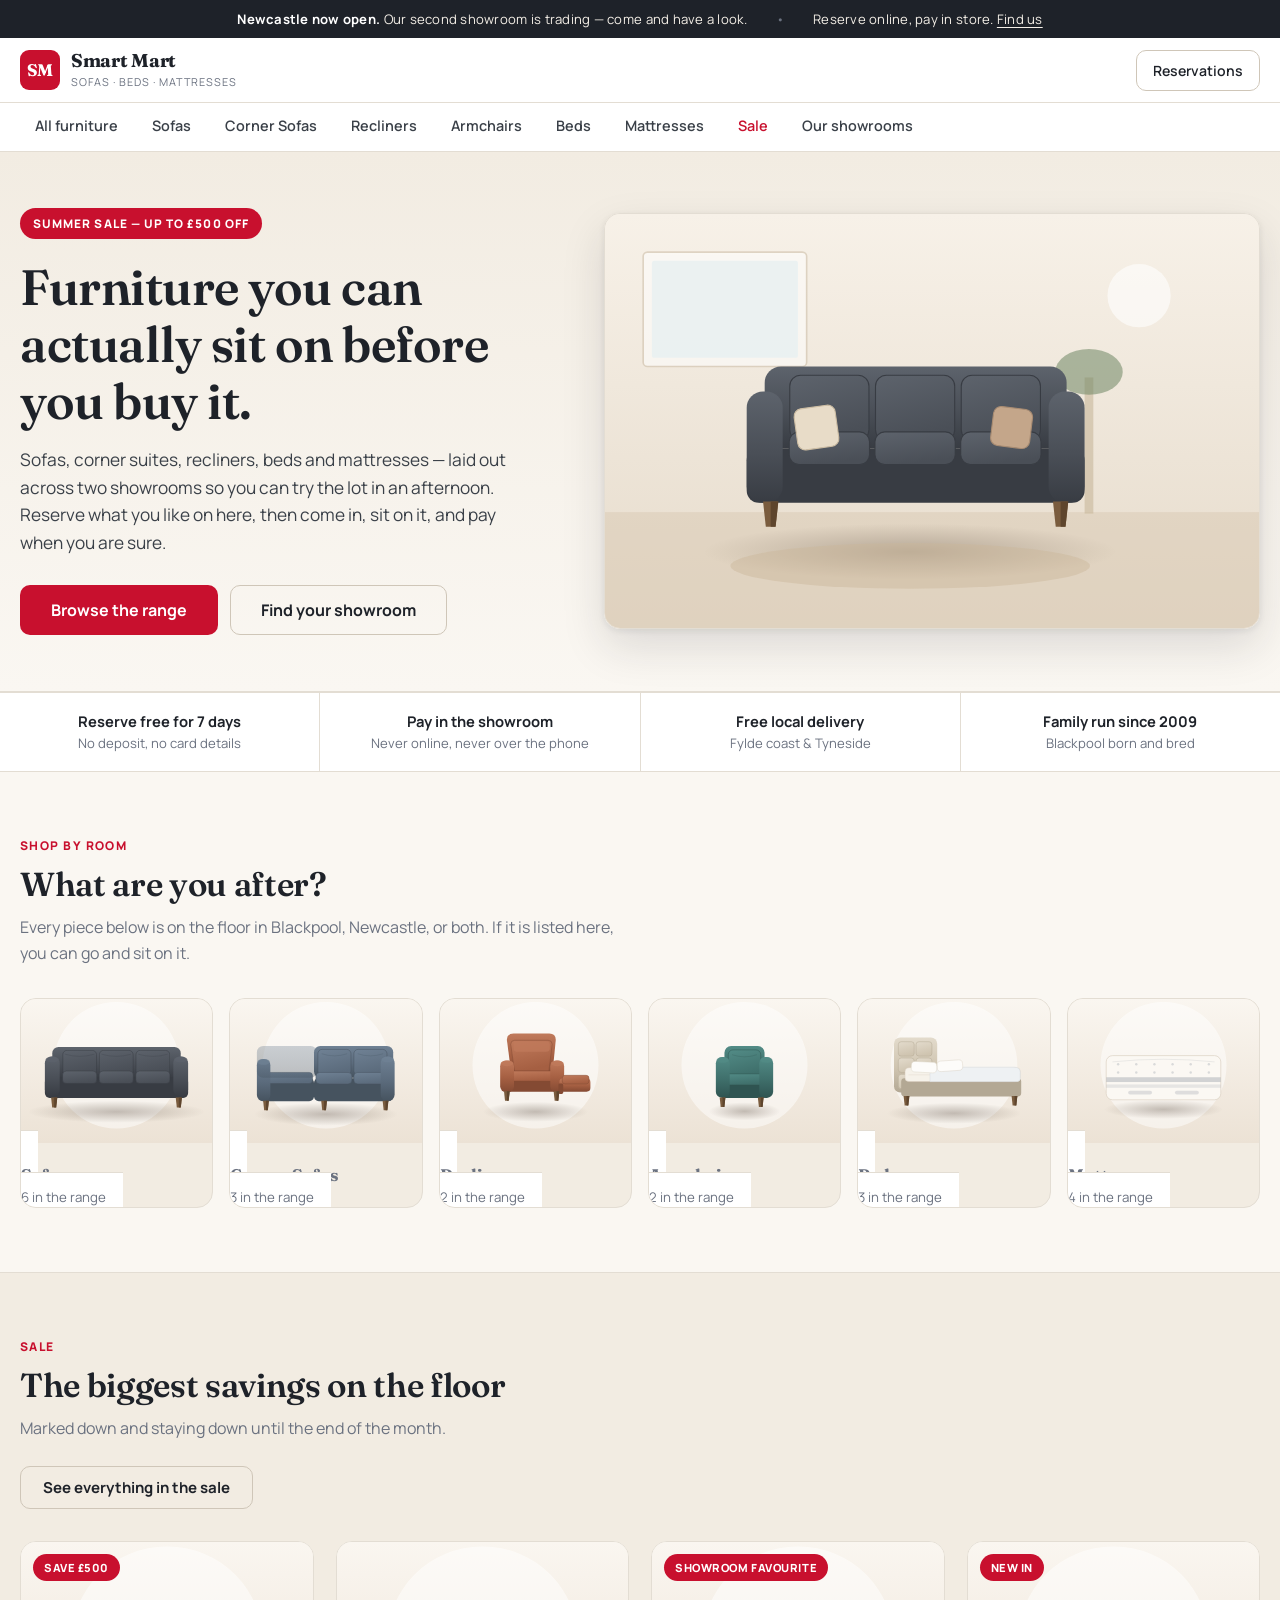
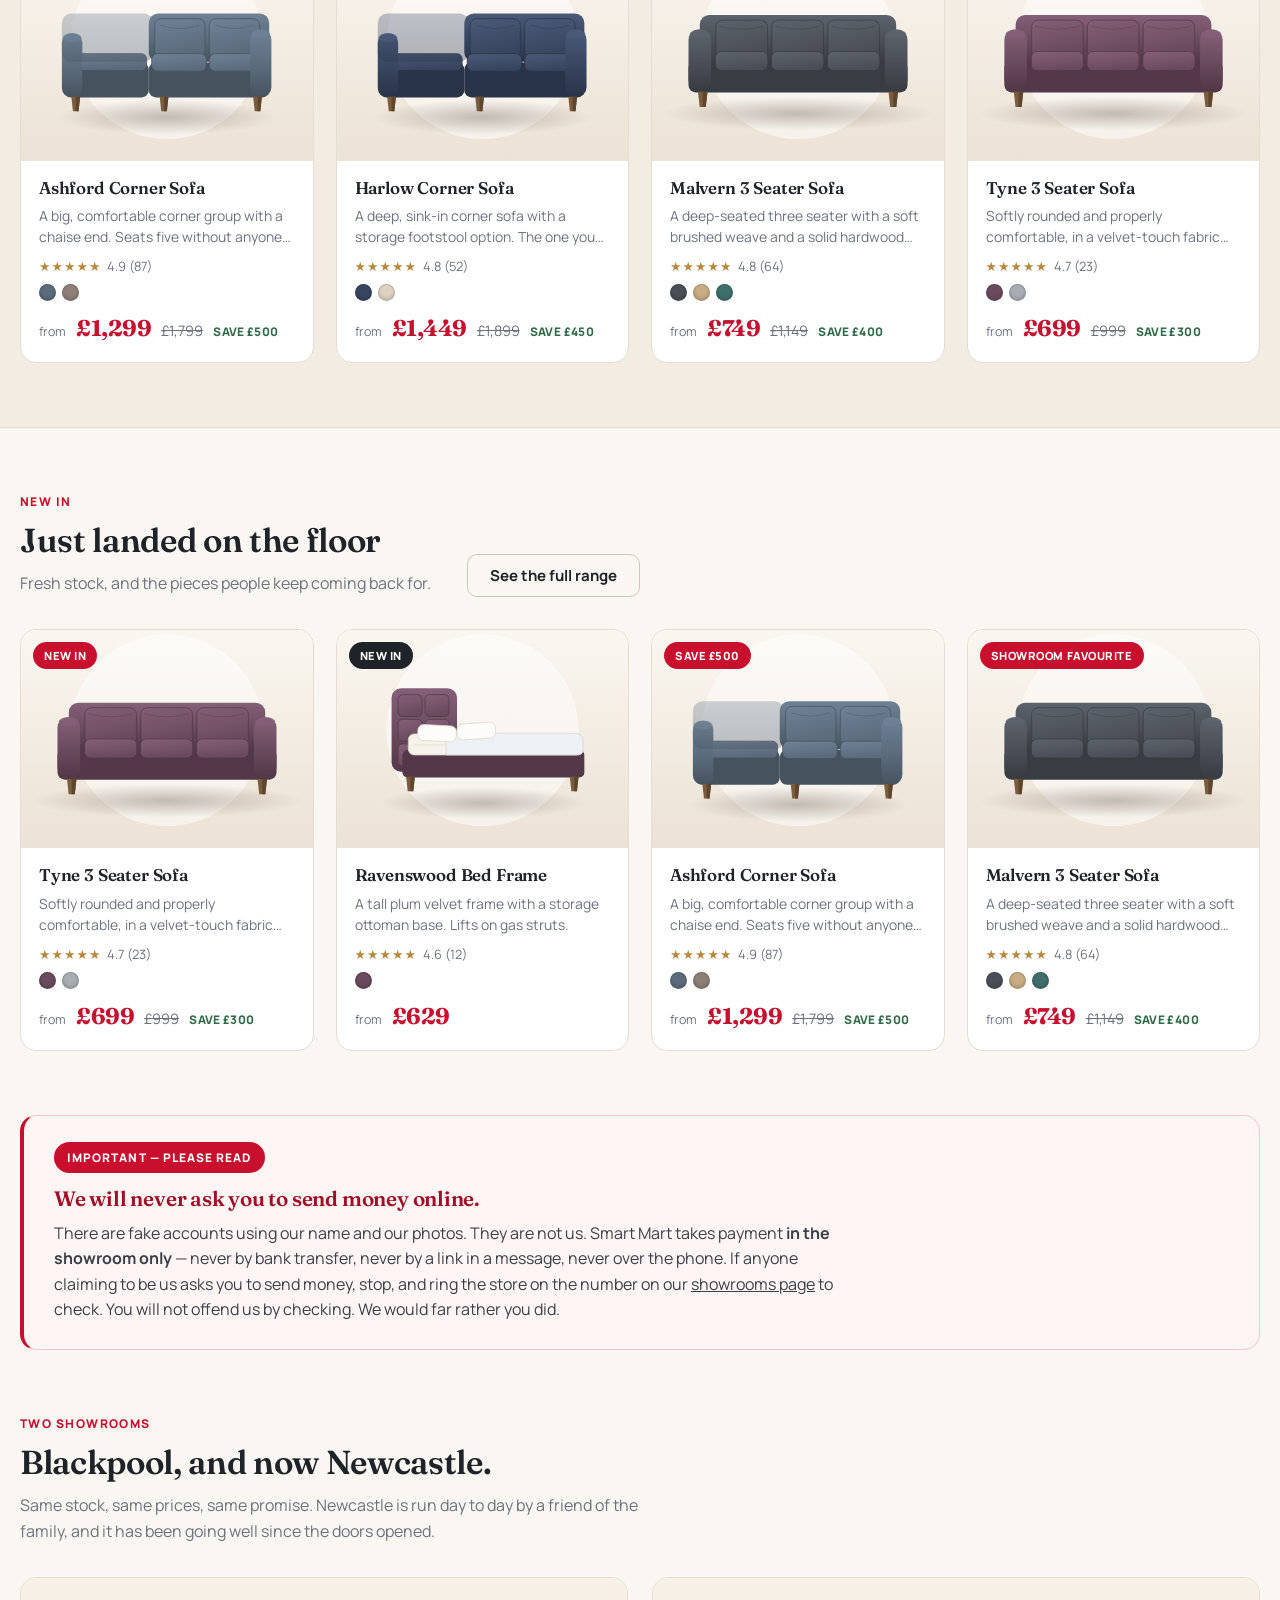
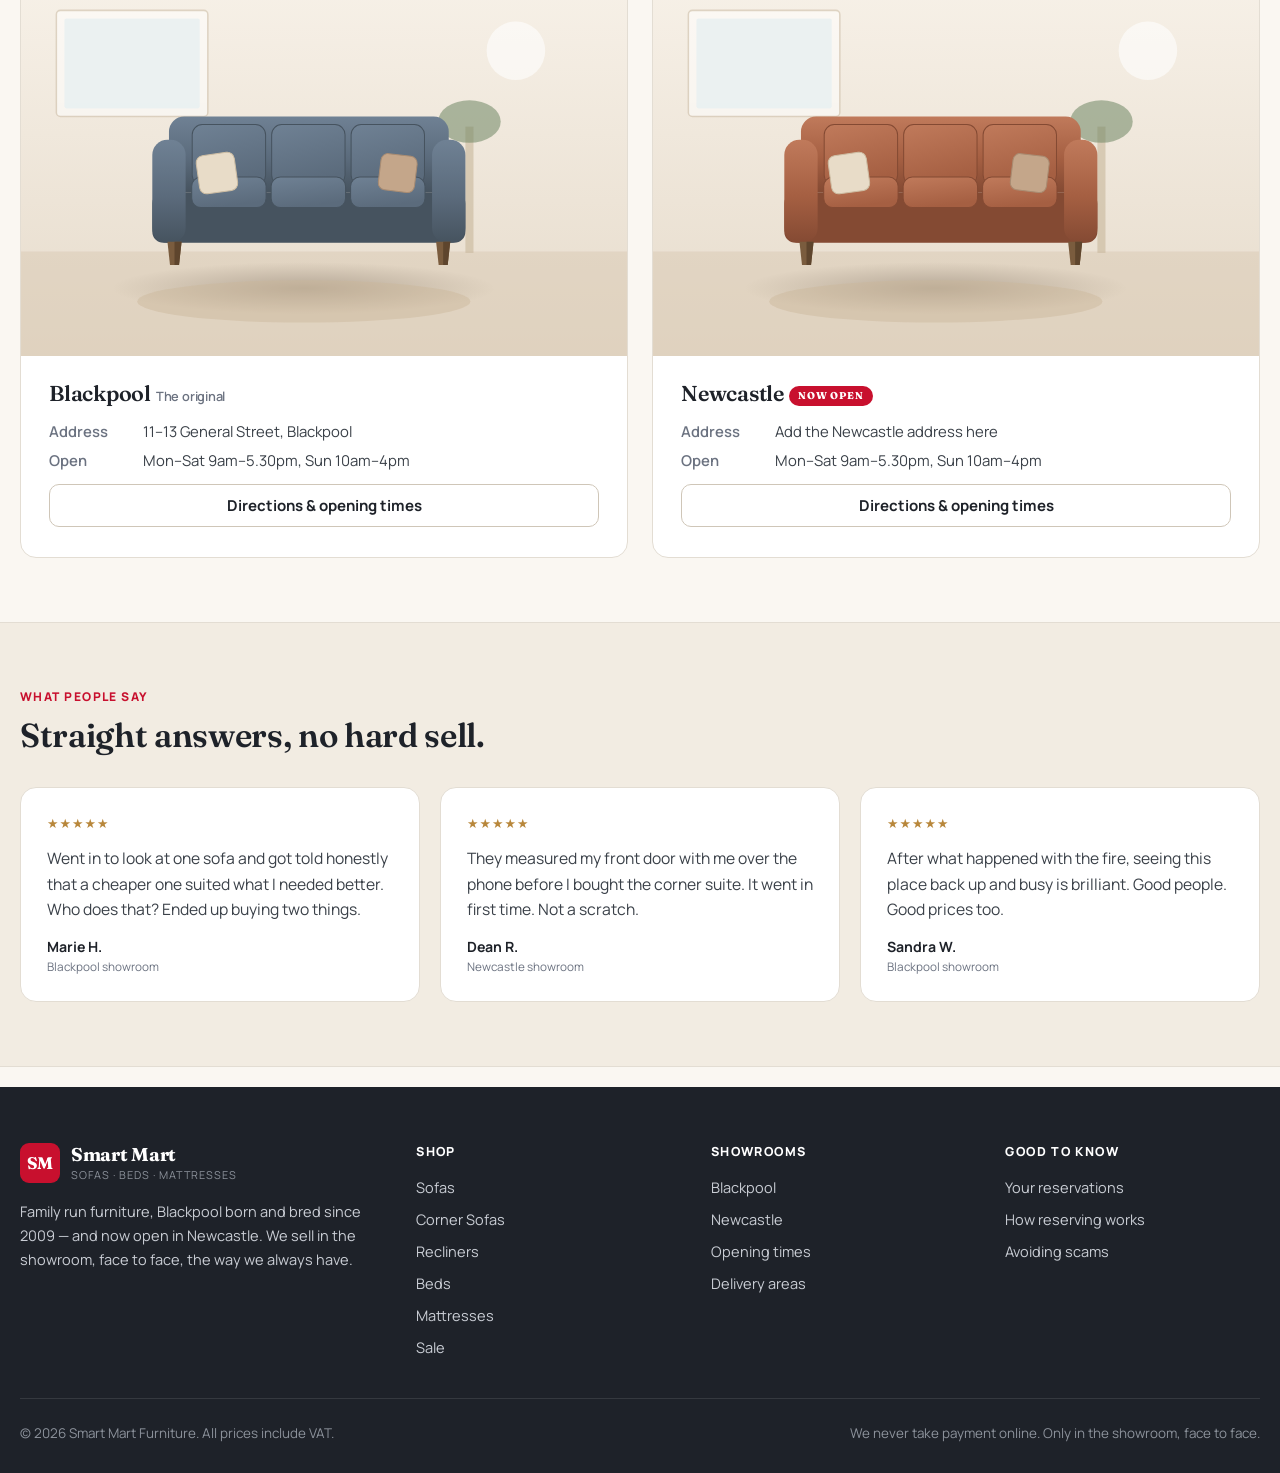
==== index.html @ b90caedc "Initial commit: SmartMart Sofas & Couches website Static site (HTML/CSS/JS) for SmartMart's Newcastl" ====
<!DOCTYPE html>
<html lang="en-GB">
<head>
  <meta charset="UTF-8">
  <meta name="viewport" content="width=device-width, initial-scale=1.0">
  <title>Smart Mart — Sofas, Beds &amp; Mattresses | Blackpool &amp; Newcastle</title>
  <meta name="description" content="Sofas, corner suites, recliners, beds and mattresses from Smart Mart. Family run in Blackpool since 2009, and now open in Newcastle. Reserve online, pay in the showroom.">
  <link rel="preconnect" href="https://fonts.googleapis.com">
  <link rel="preconnect" href="https://fonts.gstatic.com" crossorigin>
  <link href="https://fonts.googleapis.com/css2?family=Fraunces:wght@500;600;700&family=Manrope:wght@400;500;600;700;800&display=swap" rel="stylesheet">
  <link rel="stylesheet" href="styles.css">
</head>
<body>

  <div class="announce">
    <div class="wrap">
      <span><strong>Newcastle now open.</strong> Our second showroom is trading — come and have a look.</span>
      <span class="dot">•</span>
      <span>Reserve online, pay in store. <a href="stores.html">Find us</a></span>
    </div>
  </div>

  <header class="site-header">
    <div class="wrap header-bar">
      <a class="brand" href="index.html">
        <span class="brand-mark">SM</span>
        <span class="brand-copy">
          <strong>Smart Mart</strong>
          <small>Sofas · Beds · Mattresses</small>
        </span>
      </a>
      <div class="header-actions">
        <a class="list-btn" href="reserve.html">
          <span data-list-label>Reservations</span>
          <span class="list-count" data-list-count hidden>0</span>
        </a>
        <button class="menu-toggle" type="button" aria-expanded="false" aria-controls="cat-nav">Menu</button>
      </div>
    </div>
    <nav class="cat-nav" id="cat-nav" aria-label="Shop by category">
      <div class="wrap">
        <a href="shop.html" data-nav="all">All furniture</a>
        <a href="shop.html?cat=sofas" data-nav="sofas">Sofas</a>
        <a href="shop.html?cat=corner-sofas" data-nav="corner-sofas">Corner Sofas</a>
        <a href="shop.html?cat=recliners" data-nav="recliners">Recliners</a>
        <a href="shop.html?cat=armchairs" data-nav="armchairs">Armchairs</a>
        <a href="shop.html?cat=beds" data-nav="beds">Beds</a>
        <a href="shop.html?cat=mattresses" data-nav="mattresses">Mattresses</a>
        <a href="shop.html?sale=1" data-nav="sale" class="sale-link">Sale</a>
        <a href="stores.html" data-nav="stores">Our showrooms</a>
      </div>
    </nav>
  </header>

  <main>

    <section class="hero">
      <div class="wrap hero-grid">
        <div>
          <span class="flag">Summer sale — up to £500 off</span>
          <h1>Furniture you can actually sit on before you buy it.</h1>
          <p class="lede">
            Sofas, corner suites, recliners, beds and mattresses — laid out across two showrooms
            so you can try the lot in an afternoon. Reserve what you like on here, then come in,
            sit on it, and pay when you are sure.
          </p>
          <div class="hero-cta">
            <a class="btn btn-primary btn-lg" href="shop.html">Browse the range</a>
            <a class="btn btn-outline btn-lg" href="stores.html">Find your showroom</a>
          </div>
        </div>
        <div class="hero-media">
          <img src="assets/images/products/hero-showroom.svg" alt="The Smart Mart showroom floor" width="1200" height="760">
        </div>
      </div>
    </section>

    <div class="usp-bar">
      <div><strong>Reserve free for 7 days</strong><span>No deposit, no card details</span></div>
      <div><strong>Pay in the showroom</strong><span>Never online, never over the phone</span></div>
      <div><strong>Free local delivery</strong><span>Fylde coast &amp; Tyneside</span></div>
      <div><strong>Family run since 2009</strong><span>Blackpool born and bred</span></div>
    </div>

    <section class="section">
      <div class="wrap">
        <div class="section-head">
          <p class="eyebrow">Shop by room</p>
          <h2>What are you after?</h2>
          <p>Every piece below is on the floor in Blackpool, Newcastle, or both. If it is listed here, you can go and sit on it.</p>
        </div>
        <div class="cat-grid" data-cat-grid></div>
      </div>
    </section>

    <section class="section" style="background:var(--cream);border-block:1px solid var(--line)">
      <div class="wrap">
        <div class="section-head section-head-row">
          <div>
            <p class="eyebrow">Sale</p>
            <h2>The biggest savings on the floor</h2>
            <p>Marked down and staying down until the end of the month.</p>
          </div>
          <a class="btn btn-outline" href="shop.html?sale=1">See everything in the sale</a>
        </div>
        <div class="product-grid" data-deals></div>
      </div>
    </section>

    <section class="section">
      <div class="wrap">
        <div class="section-head section-head-row">
          <div>
            <p class="eyebrow">New in</p>
            <h2>Just landed on the floor</h2>
            <p>Fresh stock, and the pieces people keep coming back for.</p>
          </div>
          <a class="btn btn-outline" href="shop.html">See the full range</a>
        </div>
        <div class="product-grid" data-new-in></div>
      </div>
    </section>

    <section class="section" style="padding-top:0">
      <div class="wrap">
        <div class="notice">
          <span class="flag">Important — please read</span>
          <h2>We will never ask you to send money online.</h2>
          <p>
            There are fake accounts using our name and our photos. They are not us. Smart Mart takes payment
            <strong>in the showroom only</strong> — never by bank transfer, never by a link in a message, never
            over the phone. If anyone claiming to be us asks you to send money, stop, and ring the store on the
            number on our <a href="stores.html" style="text-decoration:underline">showrooms page</a> to check.
            You will not offend us by checking. We would far rather you did.
          </p>
        </div>
      </div>
    </section>

    <section class="section" style="padding-top:0">
      <div class="wrap">
        <div class="section-head">
          <p class="eyebrow">Two showrooms</p>
          <h2>Blackpool, and now Newcastle.</h2>
          <p>Same stock, same prices, same promise. Newcastle is run day to day by a friend of the family, and it has been going well since the doors opened.</p>
        </div>
        <div class="store-grid">
          <article class="store-card">
            <img src="assets/images/products/store-blackpool.svg" alt="The Blackpool showroom" width="1200" height="760" loading="lazy">
            <div class="store-body">
              <h3>Blackpool <span class="muted" style="font-size:0.8rem;font-family:Manrope,sans-serif">The original</span></h3>
              <div class="store-meta">
                <div class="row"><span>Address</span><span>11–13 General Street, Blackpool</span></div>
                <div class="row"><span>Open</span><span>Mon–Sat 9am–5.30pm, Sun 10am–4pm</span></div>
              </div>
              <a class="btn btn-outline" href="stores.html">Directions &amp; opening times</a>
            </div>
          </article>
          <article class="store-card">
            <img src="assets/images/products/store-newcastle.svg" alt="The Newcastle showroom" width="1200" height="760" loading="lazy">
            <div class="store-body">
              <h3>Newcastle <span class="flag" style="font-size:0.62rem;padding:4px 9px;vertical-align:middle">Now open</span></h3>
              <div class="store-meta">
                <div class="row"><span>Address</span><span>Add the Newcastle address here</span></div>
                <div class="row"><span>Open</span><span>Mon–Sat 9am–5.30pm, Sun 10am–4pm</span></div>
              </div>
              <a class="btn btn-outline" href="stores.html">Directions &amp; opening times</a>
            </div>
          </article>
        </div>
      </div>
    </section>

    <section class="section" style="background:var(--cream);border-block:1px solid var(--line)">
      <div class="wrap">
        <div class="section-head">
          <p class="eyebrow">What people say</p>
          <h2>Straight answers, no hard sell.</h2>
        </div>
        <div class="review-grid">
          <article class="review-card">
            <span class="stars"><span class="star-fill">★★★★★</span></span>
            <blockquote>Went in to look at one sofa and got told honestly that a cheaper one suited what I needed better. Who does that? Ended up buying two things.</blockquote>
            <cite>Marie H.<small>Blackpool showroom</small></cite>
          </article>
          <article class="review-card">
            <span class="stars"><span class="star-fill">★★★★★</span></span>
            <blockquote>They measured my front door with me over the phone before I bought the corner suite. It went in first time. Not a scratch.</blockquote>
            <cite>Dean R.<small>Newcastle showroom</small></cite>
          </article>
          <article class="review-card">
            <span class="stars"><span class="star-fill">★★★★★</span></span>
            <blockquote>After what happened with the fire, seeing this place back up and busy is brilliant. Good people. Good prices too.</blockquote>
            <cite>Sandra W.<small>Blackpool showroom</small></cite>
          </article>
        </div>
      </div>
    </section>

  </main>

  <footer class="site-footer">
    <div class="wrap">
      <div class="footer-grid">
        <div>
          <a class="brand" href="index.html">
            <span class="brand-mark">SM</span>
            <span class="brand-copy">
              <strong>Smart Mart</strong>
              <small>Sofas · Beds · Mattresses</small>
            </span>
          </a>
          <p class="footer-about">
            Family run furniture, Blackpool born and bred since 2009 — and now open in Newcastle.
            We sell in the showroom, face to face, the way we always have.
          </p>
        </div>
        <div>
          <h4>Shop</h4>
          <ul>
            <li><a href="shop.html?cat=sofas">Sofas</a></li>
            <li><a href="shop.html?cat=corner-sofas">Corner Sofas</a></li>
            <li><a href="shop.html?cat=recliners">Recliners</a></li>
            <li><a href="shop.html?cat=beds">Beds</a></li>
            <li><a href="shop.html?cat=mattresses">Mattresses</a></li>
            <li><a href="shop.html?sale=1">Sale</a></li>
          </ul>
        </div>
        <div>
          <h4>Showrooms</h4>
          <ul>
            <li><a href="stores.html">Blackpool</a></li>
            <li><a href="stores.html">Newcastle</a></li>
            <li><a href="stores.html">Opening times</a></li>
            <li><a href="stores.html">Delivery areas</a></li>
          </ul>
        </div>
        <div>
          <h4>Good to know</h4>
          <ul>
            <li><a href="reserve.html">Your reservations</a></li>
            <li><a href="stores.html">How reserving works</a></li>
            <li><a href="stores.html">Avoiding scams</a></li>
          </ul>
        </div>
      </div>
      <div class="footer-bottom">
        <p>© <span id="year"></span> Smart Mart Furniture. All prices include VAT.</p>
        <p>We never take payment online. Only in the showroom, face to face.</p>
      </div>
    </div>
  </footer>

  <script src="assets/js/catalogue.js"></script>
  <script src="assets/js/store.js"></script>
  <script src="script.js"></script>
</body>
</html>
---- styles.css ----
/* Smart Mart — Sofas, Beds & Mattresses
   Blackpool (the original) · Newcastle (now open) */

:root {
  --ink: #1e2229;
  --ink-soft: #3a4048;
  --muted: #6b7280;
  --line: #e3ddd3;
  --line-strong: #cfc6b8;
  --page: #faf7f2;
  --card: #ffffff;
  --cream: #f2ece2;
  --sale: #c8102e;
  --sale-dark: #a10d25;
  --gold: #b8873b;
  --green: #2f6b46;
  --radius: 10px;
  --radius-lg: 16px;
  --shadow: 0 1px 2px rgba(30, 34, 41, 0.06), 0 8px 24px rgba(30, 34, 41, 0.07);
  --shadow-hover: 0 2px 6px rgba(30, 34, 41, 0.08), 0 18px 44px rgba(30, 34, 41, 0.13);
  --wrap: min(1280px, calc(100% - 40px));
  --header-h: 64px;
}

* { box-sizing: border-box; }

body {
  margin: 0;
  font-family: "Manrope", system-ui, -apple-system, "Segoe UI", sans-serif;
  color: var(--ink);
  background: var(--page);
  -webkit-font-smoothing: antialiased;
}

/* height:auto is load-bearing — the width/height attributes on <img> act as CSS
   height, which would otherwise beat aspect-ratio and stretch every card image. */
img { display: block; max-width: 100%; height: auto; }
a { color: inherit; text-decoration: none; }
button { font: inherit; color: inherit; cursor: pointer; }

h1, h2, h3 {
  font-family: "Fraunces", Georgia, serif;
  font-weight: 600;
  line-height: 1.15;
  margin: 0;
  letter-spacing: -0.01em;
}
h1 { font-size: clamp(2rem, 4vw, 3.1rem); }
h2 { font-size: clamp(1.5rem, 2.6vw, 2.2rem); }
h3 { font-size: 1.1rem; }
p { margin: 0; line-height: 1.6; }

.wrap { width: var(--wrap); margin-inline: auto; }
.muted { color: var(--muted); }
.visually-hidden {
  position: absolute; width: 1px; height: 1px; padding: 0; margin: -1px;
  overflow: hidden; clip: rect(0 0 0 0); white-space: nowrap; border: 0;
}

/* ---------- buttons ---------- */

.btn {
  display: inline-flex;
  align-items: center;
  justify-content: center;
  gap: 8px;
  padding: 13px 22px;
  border-radius: var(--radius);
  border: 1px solid transparent;
  font-weight: 700;
  font-size: 0.94rem;
  line-height: 1;
  transition: transform 0.12s ease, background 0.15s ease, box-shadow 0.15s ease;
}
.btn:hover { transform: translateY(-1px); }
.btn:active { transform: translateY(0); }
.btn-primary { background: var(--sale); color: #fff; }
.btn-primary:hover { background: var(--sale-dark); }
.btn-dark { background: var(--ink); color: #fff; }
.btn-dark:hover { background: #2c323b; }
.btn-outline { background: transparent; border-color: var(--line-strong); color: var(--ink); }
.btn-outline:hover { background: #fff; border-color: var(--ink); }
.btn-block { width: 100%; }
.btn-lg { padding: 16px 30px; font-size: 1rem; }
.btn[disabled] { opacity: 0.55; pointer-events: none; }

/* ---------- announcement bar ---------- */

.announce {
  background: var(--ink);
  color: #f4efe7;
  font-size: 0.82rem;
  letter-spacing: 0.02em;
}
.announce .wrap {
  display: flex;
  justify-content: center;
  align-items: center;
  gap: 28px;
  min-height: 38px;
  text-align: center;
  flex-wrap: wrap;
  padding: 7px 0;
}
.announce strong { color: #fff; }
.announce .dot { color: #6b7280; }
.announce a { text-decoration: underline; text-underline-offset: 3px; }

/* ---------- header ---------- */

.site-header {
  position: sticky;
  top: 0;
  z-index: 50;
  background: rgba(255, 255, 255, 0.96);
  backdrop-filter: blur(8px);
  border-bottom: 1px solid var(--line);
}
.header-bar {
  display: flex;
  align-items: center;
  gap: 20px;
  min-height: var(--header-h);
}
.brand { display: flex; align-items: center; gap: 11px; margin-right: auto; }
.brand-mark {
  display: grid;
  place-items: center;
  width: 40px;
  height: 40px;
  border-radius: 9px;
  background: var(--sale);
  color: #fff;
  font-family: "Fraunces", serif;
  font-weight: 700;
  font-size: 1.05rem;
  letter-spacing: -0.02em;
}
.brand-copy strong {
  display: block;
  font-family: "Fraunces", serif;
  font-size: 1.16rem;
  letter-spacing: -0.015em;
  line-height: 1.1;
}
.brand-copy small {
  display: block;
  font-size: 0.68rem;
  color: var(--muted);
  letter-spacing: 0.09em;
  text-transform: uppercase;
  margin-top: 2px;
}

.header-actions { display: flex; align-items: center; gap: 8px; }

.list-btn {
  position: relative;
  display: inline-flex;
  align-items: center;
  gap: 9px;
  padding: 10px 16px;
  border: 1px solid var(--line-strong);
  border-radius: var(--radius);
  background: #fff;
  font-weight: 600;
  font-size: 0.88rem;
}
.list-btn:hover { border-color: var(--ink); }
.list-count {
  display: grid;
  place-items: center;
  min-width: 21px;
  height: 21px;
  padding: 0 5px;
  border-radius: 999px;
  background: var(--sale);
  color: #fff;
  font-size: 0.72rem;
  font-weight: 700;
}
.list-count[hidden] { display: none; }

.menu-toggle {
  display: none;
  padding: 10px 14px;
  border: 1px solid var(--line-strong);
  border-radius: var(--radius);
  background: #fff;
  font-weight: 600;
  font-size: 0.88rem;
}

/* ---------- category nav ---------- */

.cat-nav {
  border-top: 1px solid var(--line);
  background: #fff;
}
.cat-nav .wrap {
  display: flex;
  align-items: center;
  gap: 4px;
  overflow-x: auto;
  scrollbar-width: none;
}
.cat-nav .wrap::-webkit-scrollbar { display: none; }
.cat-nav a {
  padding: 13px 15px;
  font-size: 0.9rem;
  font-weight: 600;
  color: var(--ink-soft);
  white-space: nowrap;
  border-bottom: 3px solid transparent;
  transition: color 0.15s ease, border-color 0.15s ease;
}
.cat-nav a:hover { color: var(--ink); }
.cat-nav a[aria-current="page"] { color: var(--ink); border-bottom-color: var(--sale); }
.cat-nav .sale-link { color: var(--sale); }
.cat-nav .sale-link:hover { color: var(--sale-dark); }

/* ---------- hero ---------- */

.hero {
  background: linear-gradient(180deg, var(--cream), var(--page));
  border-bottom: 1px solid var(--line);
  overflow: hidden;
}
.hero-grid {
  display: grid;
  grid-template-columns: minmax(0, 0.9fr) minmax(0, 1.1fr);
  gap: 48px;
  align-items: center;
  padding: 56px 0;
}
.flag {
  display: inline-flex;
  align-items: center;
  gap: 8px;
  padding: 7px 13px;
  border-radius: 999px;
  background: var(--sale);
  color: #fff;
  font-size: 0.74rem;
  font-weight: 800;
  letter-spacing: 0.09em;
  text-transform: uppercase;
}
.flag-quiet { background: var(--ink); }
.hero h1 { margin: 20px 0 16px; }
.hero .lede { font-size: 1.08rem; color: var(--ink-soft); max-width: 46ch; }
.hero-cta { display: flex; gap: 12px; flex-wrap: wrap; margin-top: 28px; }
.hero-media {
  border-radius: var(--radius-lg);
  overflow: hidden;
  box-shadow: var(--shadow-hover);
  border: 1px solid var(--line);
}
.hero-media img { width: 100%; }

.usp-bar {
  display: grid;
  grid-template-columns: repeat(4, 1fr);
  gap: 1px;
  background: var(--line);
  border-top: 1px solid var(--line);
  border-bottom: 1px solid var(--line);
}
.usp-bar div {
  background: #fff;
  padding: 18px 20px;
  text-align: center;
}
.usp-bar strong { display: block; font-size: 0.92rem; }
.usp-bar span { font-size: 0.82rem; color: var(--muted); }

/* ---------- sections ---------- */

.section { padding: 64px 0; }
.section-head { margin-bottom: 32px; max-width: 62ch; }
.section-head .eyebrow {
  font-size: 0.75rem;
  font-weight: 800;
  letter-spacing: 0.12em;
  text-transform: uppercase;
  color: var(--sale);
  margin-bottom: 10px;
}
.section-head p:not(.eyebrow) { color: var(--muted); margin-top: 12px; }
.section-head-row {
  display: flex;
  align-items: flex-end;
  justify-content: space-between;
  gap: 24px;
  flex-wrap: wrap;
}

/* ---------- category tiles ---------- */

.cat-grid {
  display: grid;
  grid-template-columns: repeat(auto-fit, minmax(190px, 1fr));
  gap: 16px;
}
.cat-tile {
  position: relative;
  display: block;
  border-radius: var(--radius-lg);
  overflow: hidden;
  background: var(--cream);
  border: 1px solid var(--line);
  transition: transform 0.16s ease, box-shadow 0.16s ease;
}
.cat-tile:hover { transform: translateY(-3px); box-shadow: var(--shadow-hover); }
.cat-tile img { width: 100%; aspect-ratio: 4 / 3; object-fit: cover; }
.cat-tile .cat-label {
  padding: 15px 17px;
  background: #fff;
  border-top: 1px solid var(--line);
}
.cat-tile strong { display: block; font-family: "Fraunces", serif; font-size: 1.05rem; }
.cat-tile span { font-size: 0.83rem; color: var(--muted); }

/* ---------- product cards ---------- */

.product-grid {
  display: grid;
  grid-template-columns: repeat(auto-fill, minmax(258px, 1fr));
  gap: 22px;
}
.product-card {
  display: flex;
  flex-direction: column;
  background: var(--card);
  border: 1px solid var(--line);
  border-radius: var(--radius-lg);
  overflow: hidden;
  transition: transform 0.16s ease, box-shadow 0.16s ease, border-color 0.16s ease;
}
.product-card:hover {
  transform: translateY(-4px);
  box-shadow: var(--shadow-hover);
  border-color: var(--line-strong);
}
.product-media { position: relative; background: var(--cream); }
.product-media img { width: 100%; aspect-ratio: 4 / 3; object-fit: cover; }
.product-badge {
  position: absolute;
  top: 12px;
  left: 12px;
  padding: 6px 11px;
  border-radius: 999px;
  background: var(--sale);
  color: #fff;
  font-size: 0.7rem;
  font-weight: 800;
  letter-spacing: 0.05em;
  text-transform: uppercase;
}
.product-badge.quiet { background: var(--ink); }
.product-body { padding: 17px 18px 20px; display: flex; flex-direction: column; flex: 1; gap: 9px; }
.product-body h3 { font-size: 1.06rem; }
.product-body .blurb {
  font-size: 0.87rem;
  color: var(--muted);
  line-height: 1.5;
  display: -webkit-box;
  -webkit-line-clamp: 2;
  -webkit-box-orient: vertical;
  overflow: hidden;
}
.price-row { display: flex; align-items: baseline; gap: 10px; flex-wrap: wrap; margin-top: auto; padding-top: 4px; }
.price {
  font-family: "Fraunces", serif;
  font-size: 1.42rem;
  font-weight: 700;
  color: var(--sale);
  letter-spacing: -0.02em;
}
.price-was { font-size: 0.9rem; color: var(--muted); text-decoration: line-through; }
.price-save {
  font-size: 0.74rem;
  font-weight: 800;
  color: var(--green);
  letter-spacing: 0.03em;
  text-transform: uppercase;
}
.price-from { font-size: 0.78rem; color: var(--muted); }

.swatches { display: flex; gap: 6px; align-items: center; }
.swatch {
  width: 17px;
  height: 17px;
  border-radius: 50%;
  border: 1px solid rgba(0, 0, 0, 0.18);
  box-shadow: inset 0 -2px 3px rgba(0, 0, 0, 0.12);
}
.swatch-more { font-size: 0.75rem; color: var(--muted); margin-left: 2px; }

.stars { display: inline-flex; align-items: center; gap: 6px; font-size: 0.8rem; color: var(--muted); }
.stars .star-fill { color: var(--gold); letter-spacing: 1px; }

/* ---------- listing page layout ---------- */

.crumbs { padding: 16px 0; font-size: 0.84rem; color: var(--muted); }
.crumbs a:hover { color: var(--ink); text-decoration: underline; }
.crumbs span { margin: 0 7px; opacity: 0.6; }

.cat-banner {
  display: grid;
  grid-template-columns: 1.05fr 1fr;
  gap: 36px;
  align-items: center;
  background: var(--cream);
  border: 1px solid var(--line);
  border-radius: var(--radius-lg);
  overflow: hidden;
  margin-bottom: 34px;
}
.cat-banner-copy { padding: 38px 40px; }
.cat-banner-copy p { color: var(--ink-soft); margin-top: 12px; }
.cat-banner img { width: 100%; height: 100%; object-fit: cover; min-height: 230px; }

.listing {
  display: grid;
  grid-template-columns: 254px minmax(0, 1fr);
  gap: 34px;
  align-items: start;
  padding-bottom: 72px;
}

.filters {
  position: sticky;
  top: calc(var(--header-h) + 16px);
  background: #fff;
  border: 1px solid var(--line);
  border-radius: var(--radius-lg);
  padding: 22px;
}
.filters h2 { font-size: 1.05rem; margin-bottom: 4px; }
.filter-group { padding: 18px 0; border-bottom: 1px solid var(--line); }
.filter-group:last-of-type { border-bottom: 0; }
.filter-group > strong {
  display: block;
  font-size: 0.78rem;
  font-weight: 800;
  letter-spacing: 0.1em;
  text-transform: uppercase;
  color: var(--muted);
  margin-bottom: 12px;
}
.filter-opt {
  display: flex;
  align-items: center;
  gap: 10px;
  padding: 6px 0;
  font-size: 0.9rem;
  cursor: pointer;
}
.filter-opt input { width: 16px; height: 16px; accent-color: var(--sale); cursor: pointer; }
.filter-opt .tally { margin-left: auto; font-size: 0.78rem; color: var(--muted); }
.filter-opt .chip-dot {
  width: 14px; height: 14px; border-radius: 50%;
  border: 1px solid rgba(0, 0, 0, 0.18);
}

.listing-toolbar {
  display: flex;
  align-items: center;
  justify-content: space-between;
  gap: 16px;
  flex-wrap: wrap;
  margin-bottom: 22px;
}
.result-count { font-size: 0.9rem; color: var(--muted); }
.result-count strong { color: var(--ink); }
.sort-select {
  padding: 10px 14px;
  border: 1px solid var(--line-strong);
  border-radius: var(--radius);
  background: #fff;
  font-size: 0.88rem;
  font-weight: 600;
}
.filter-toggle { display: none; }

.empty-state {
  padding: 60px 24px;
  text-align: center;
  border: 1px dashed var(--line-strong);
  border-radius: var(--radius-lg);
  background: #fff;
}
.empty-state p { color: var(--muted); margin-top: 8px; }

/* ---------- product detail page ---------- */

.pdp {
  display: grid;
  grid-template-columns: minmax(0, 1.1fr) minmax(0, 0.9fr);
  gap: 52px;
  align-items: start;
  padding-bottom: 24px;
}
.pdp-gallery { position: sticky; top: calc(var(--header-h) + 16px); }
.pdp-main {
  background: var(--cream);
  border: 1px solid var(--line);
  border-radius: var(--radius-lg);
  overflow: hidden;
}
.pdp-main img { width: 100%; aspect-ratio: 4 / 3; object-fit: cover; }
.pdp-thumbs { display: flex; gap: 10px; margin-top: 12px; }
.pdp-thumbs button {
  flex: 0 0 88px;
  border: 2px solid var(--line);
  border-radius: var(--radius);
  overflow: hidden;
  padding: 0;
  background: var(--cream);
}
.pdp-thumbs button[aria-current="true"] { border-color: var(--ink); }
.pdp-thumbs img { aspect-ratio: 4 / 3; object-fit: cover; }

.pdp-info h1 { font-size: clamp(1.7rem, 3vw, 2.4rem); }
.pdp-price { display: flex; align-items: baseline; gap: 12px; flex-wrap: wrap; margin: 18px 0 6px; }
.pdp-price .price { font-size: 2.2rem; }
.pdp-summary { color: var(--ink-soft); margin: 16px 0 26px; font-size: 1.02rem; }

.opt-group { margin-bottom: 24px; }
.opt-group > .opt-label {
  display: flex;
  align-items: baseline;
  gap: 8px;
  font-size: 0.78rem;
  font-weight: 800;
  letter-spacing: 0.1em;
  text-transform: uppercase;
  color: var(--muted);
  margin-bottom: 11px;
}
.opt-group .opt-value { text-transform: none; letter-spacing: 0; font-weight: 700; color: var(--ink); font-size: 0.92rem; }
.opt-row { display: flex; gap: 10px; flex-wrap: wrap; }

.colour-opt {
  display: grid;
  place-items: center;
  width: 42px;
  height: 42px;
  border-radius: 50%;
  border: 2px solid transparent;
  background: none;
  padding: 0;
  transition: border-color 0.14s ease;
}
.colour-opt span {
  width: 30px;
  height: 30px;
  border-radius: 50%;
  border: 1px solid rgba(0, 0, 0, 0.2);
  box-shadow: inset 0 -3px 5px rgba(0, 0, 0, 0.14);
}
.colour-opt[aria-pressed="true"] { border-color: var(--ink); }

.size-opt {
  padding: 11px 18px;
  border: 1px solid var(--line-strong);
  border-radius: var(--radius);
  background: #fff;
  font-size: 0.9rem;
  font-weight: 600;
  transition: border-color 0.14s ease, background 0.14s ease;
}
.size-opt:hover { border-color: var(--ink); }
.size-opt[aria-pressed="true"] { border-color: var(--ink); background: var(--ink); color: #fff; }
.size-opt .size-delta { font-size: 0.8rem; opacity: 0.7; margin-left: 5px; }

.pdp-actions { display: flex; gap: 12px; margin: 28px 0 20px; flex-wrap: wrap; }
.pdp-actions .btn-primary { flex: 1 1 240px; }

.reassure { display: grid; gap: 11px; padding: 20px 0; border-top: 1px solid var(--line); }
.reassure div { display: flex; gap: 11px; align-items: flex-start; font-size: 0.9rem; color: var(--ink-soft); }
.reassure .tick { color: var(--green); font-weight: 800; }

.pdp-tabs { margin-top: 20px; border-top: 1px solid var(--line); }
.pdp-tab { border-bottom: 1px solid var(--line); }
.pdp-tab summary {
  padding: 18px 2px;
  font-weight: 700;
  cursor: pointer;
  list-style: none;
  display: flex;
  justify-content: space-between;
  align-items: center;
}
.pdp-tab summary::-webkit-details-marker { display: none; }
.pdp-tab summary::after { content: '+'; font-size: 1.2rem; color: var(--muted); }
.pdp-tab[open] summary::after { content: '−'; }
.pdp-tab .tab-body { padding: 0 2px 22px; color: var(--ink-soft); font-size: 0.94rem; line-height: 1.65; }
.pdp-tab ul { margin: 0; padding-left: 20px; }
.pdp-tab li { margin-bottom: 7px; }
.spec-table { width: 100%; border-collapse: collapse; font-size: 0.92rem; }
.spec-table th, .spec-table td { text-align: left; padding: 10px 0; border-bottom: 1px solid var(--line); }
.spec-table th { color: var(--muted); font-weight: 600; width: 45%; }

/* ---------- reservation list page ---------- */

.list-page { padding: 40px 0 80px; }
.list-grid { display: grid; grid-template-columns: minmax(0, 1fr) 340px; gap: 34px; align-items: start; }
.list-line {
  display: grid;
  grid-template-columns: 130px minmax(0, 1fr) auto;
  gap: 18px;
  align-items: center;
  padding: 18px;
  background: #fff;
  border: 1px solid var(--line);
  border-radius: var(--radius-lg);
  margin-bottom: 14px;
}
.list-line img { width: 130px; aspect-ratio: 4 / 3; object-fit: cover; border-radius: var(--radius); background: var(--cream); }
.list-line h3 { font-size: 1rem; }
.list-line .line-opts { font-size: 0.85rem; color: var(--muted); margin-top: 5px; }
.list-line .line-price { font-family: "Fraunces", serif; font-weight: 700; font-size: 1.15rem; margin-top: 8px; }
.qty { display: inline-flex; align-items: center; border: 1px solid var(--line-strong); border-radius: var(--radius); overflow: hidden; }
.qty button { width: 34px; height: 36px; background: #fff; border: 0; font-size: 1rem; font-weight: 700; }
.qty button:hover { background: var(--cream); }
.qty output { min-width: 34px; text-align: center; font-weight: 700; font-size: 0.9rem; }
.line-remove {
  display: block;
  margin-top: 10px;
  background: none;
  border: 0;
  padding: 0;
  font-size: 0.82rem;
  color: var(--muted);
  text-decoration: underline;
}
.line-remove:hover { color: var(--sale); }

.list-summary {
  position: sticky;
  top: calc(var(--header-h) + 16px);
  background: #fff;
  border: 1px solid var(--line);
  border-radius: var(--radius-lg);
  padding: 26px;
}
.summary-row { display: flex; justify-content: space-between; padding: 9px 0; font-size: 0.94rem; }
.summary-row.total {
  border-top: 1px solid var(--line);
  margin-top: 10px;
  padding-top: 16px;
  font-size: 1.05rem;
  font-weight: 700;
}
.summary-row.total .price { font-size: 1.6rem; }

/* ---------- notice / trust ---------- */

.notice {
  background: #fff5f5;
  border: 1px solid #f1c9cd;
  border-left: 4px solid var(--sale);
  border-radius: var(--radius-lg);
  padding: 26px 30px;
}
.notice h2 { font-size: 1.3rem; color: var(--sale-dark); }
.notice p { margin-top: 10px; color: var(--ink-soft); max-width: 78ch; }
.notice .flag { margin-bottom: 14px; }

/* ---------- stores ---------- */

.store-grid { display: grid; grid-template-columns: repeat(auto-fit, minmax(320px, 1fr)); gap: 24px; }
.store-card {
  background: #fff;
  border: 1px solid var(--line);
  border-radius: var(--radius-lg);
  overflow: hidden;
  display: flex;
  flex-direction: column;
}
.store-card img { width: 100%; aspect-ratio: 16 / 10; object-fit: cover; }
.store-body { padding: 26px 28px 30px; display: flex; flex-direction: column; gap: 14px; flex: 1; }
.store-body h3 { font-size: 1.35rem; }
.store-meta { display: grid; gap: 9px; font-size: 0.93rem; color: var(--ink-soft); }
.store-meta .row { display: grid; grid-template-columns: 82px 1fr; gap: 12px; }
.store-meta .row span:first-child { color: var(--muted); font-weight: 600; }
.store-card .btn { margin-top: auto; }

.hours { width: 100%; border-collapse: collapse; font-size: 0.9rem; }
.hours td { padding: 7px 0; border-bottom: 1px solid var(--line); }
.hours td:last-child { text-align: right; font-weight: 600; }
.hours tr:last-child td { border-bottom: 0; }

/* ---------- reviews ---------- */

.review-grid { display: grid; grid-template-columns: repeat(auto-fit, minmax(280px, 1fr)); gap: 20px; }
.review-card {
  background: #fff;
  border: 1px solid var(--line);
  border-radius: var(--radius-lg);
  padding: 26px;
  display: flex;
  flex-direction: column;
  gap: 14px;
}
.review-card blockquote { margin: 0; font-size: 0.98rem; line-height: 1.65; color: var(--ink-soft); }
.review-card cite { font-style: normal; font-weight: 700; font-size: 0.88rem; }
.review-card cite small { display: block; font-weight: 400; color: var(--muted); margin-top: 2px; }

/* ---------- footer ---------- */

.site-footer {
  background: var(--ink);
  color: #c9cdd4;
  padding: 56px 0 28px;
  margin-top: 20px;
}
.footer-grid {
  display: grid;
  grid-template-columns: 1.4fr repeat(3, 1fr);
  gap: 40px;
  padding-bottom: 40px;
  border-bottom: 1px solid rgba(255, 255, 255, 0.1);
}
.site-footer h4 {
  margin: 0 0 16px;
  font-size: 0.78rem;
  font-weight: 800;
  letter-spacing: 0.11em;
  text-transform: uppercase;
  color: #fff;
}
.site-footer ul { list-style: none; margin: 0; padding: 0; display: grid; gap: 10px; }
.site-footer a { font-size: 0.91rem; }
.site-footer a:hover { color: #fff; text-decoration: underline; }
.site-footer .brand-copy strong { color: #fff; }
.site-footer .brand-copy small { color: #8c929b; }
.footer-about { font-size: 0.91rem; line-height: 1.65; margin-top: 16px; max-width: 40ch; }
.footer-bottom {
  display: flex;
  justify-content: space-between;
  gap: 20px;
  flex-wrap: wrap;
  padding-top: 24px;
  font-size: 0.84rem;
  color: #8c929b;
}

/* ---------- toast ---------- */

.toast {
  position: fixed;
  bottom: 26px;
  left: 50%;
  transform: translate(-50%, 130%);
  z-index: 90;
  display: flex;
  align-items: center;
  gap: 14px;
  padding: 15px 20px;
  background: var(--ink);
  color: #fff;
  border-radius: var(--radius);
  box-shadow: var(--shadow-hover);
  font-size: 0.92rem;
  transition: transform 0.28s cubic-bezier(0.2, 0.9, 0.3, 1.2);
}
.toast.show { transform: translate(-50%, 0); }
.toast a { font-weight: 700; text-decoration: underline; text-underline-offset: 3px; }

/* ---------- responsive ---------- */

@media (max-width: 1024px) {
  .listing { grid-template-columns: 1fr; }
  .filters { position: static; display: none; }
  .filters.open { display: block; margin-bottom: 22px; }
  .filter-toggle { display: inline-flex; }
  .pdp { grid-template-columns: 1fr; gap: 34px; }
  .pdp-gallery { position: static; }
  .list-grid { grid-template-columns: 1fr; }
  .list-summary { position: static; }
  .footer-grid { grid-template-columns: 1fr 1fr; gap: 32px; }
}

@media (max-width: 860px) {
  .menu-toggle { display: inline-flex; }
  .cat-nav { display: none; }
  .cat-nav.open { display: block; }
  .cat-nav.open .wrap { flex-direction: column; align-items: stretch; padding: 8px 0; }
  .cat-nav.open a { border-bottom: 1px solid var(--line); border-left: 3px solid transparent; }
  .cat-nav.open a[aria-current="page"] { border-left-color: var(--sale); border-bottom-color: var(--line); }
  .hero-grid { grid-template-columns: 1fr; gap: 34px; padding: 40px 0; }
  .usp-bar { grid-template-columns: 1fr 1fr; }
  .cat-banner { grid-template-columns: 1fr; }
  .cat-banner-copy { padding: 30px 26px; }
  .cat-banner img { min-height: 180px; order: -1; }
  .section { padding: 48px 0; }
}

@media (max-width: 620px) {
  :root { --wrap: min(1280px, calc(100% - 28px)); }
  .brand-copy small { display: none; }
  .list-line { grid-template-columns: 92px minmax(0, 1fr); }
  .list-line img { width: 92px; }
  .list-line .line-qty { grid-column: 2; justify-self: start; }
  .footer-grid { grid-template-columns: 1fr; }
  .announce .wrap { gap: 10px; }
  .announce .dot { display: none; }
}
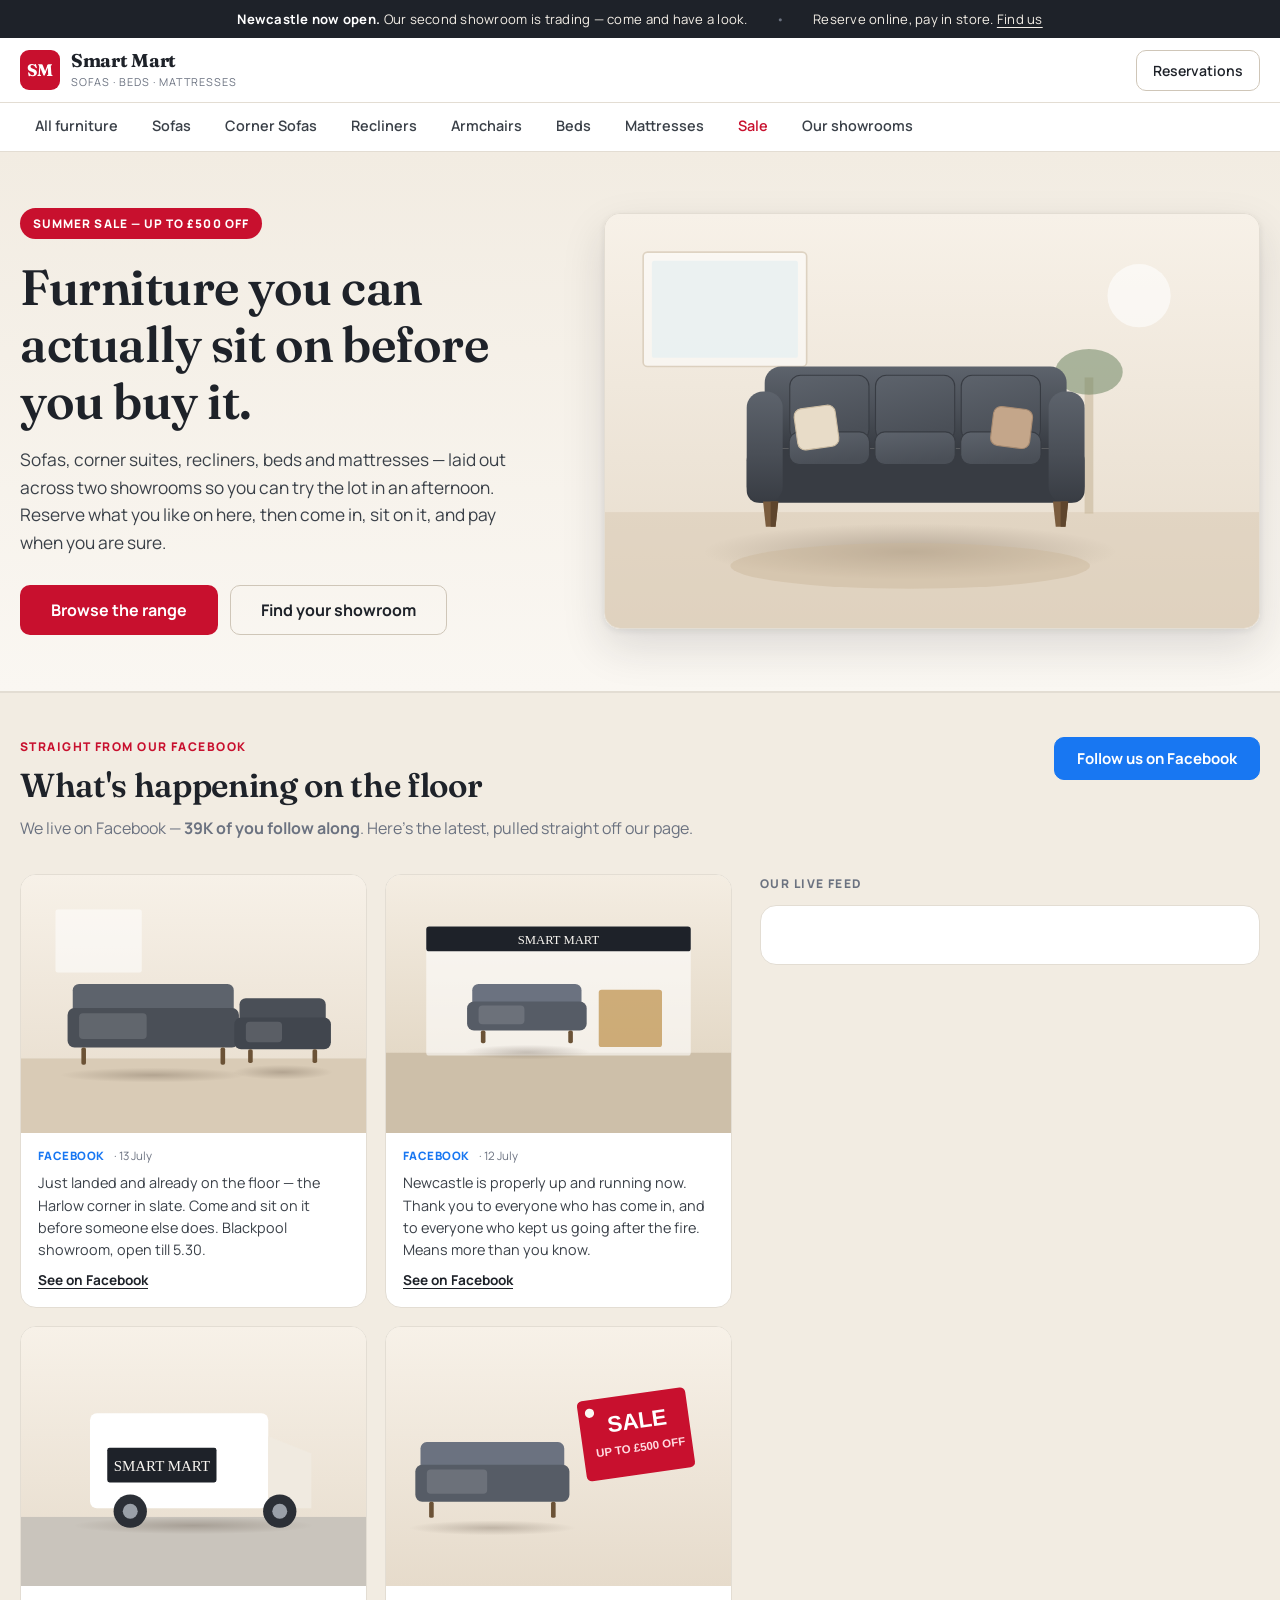
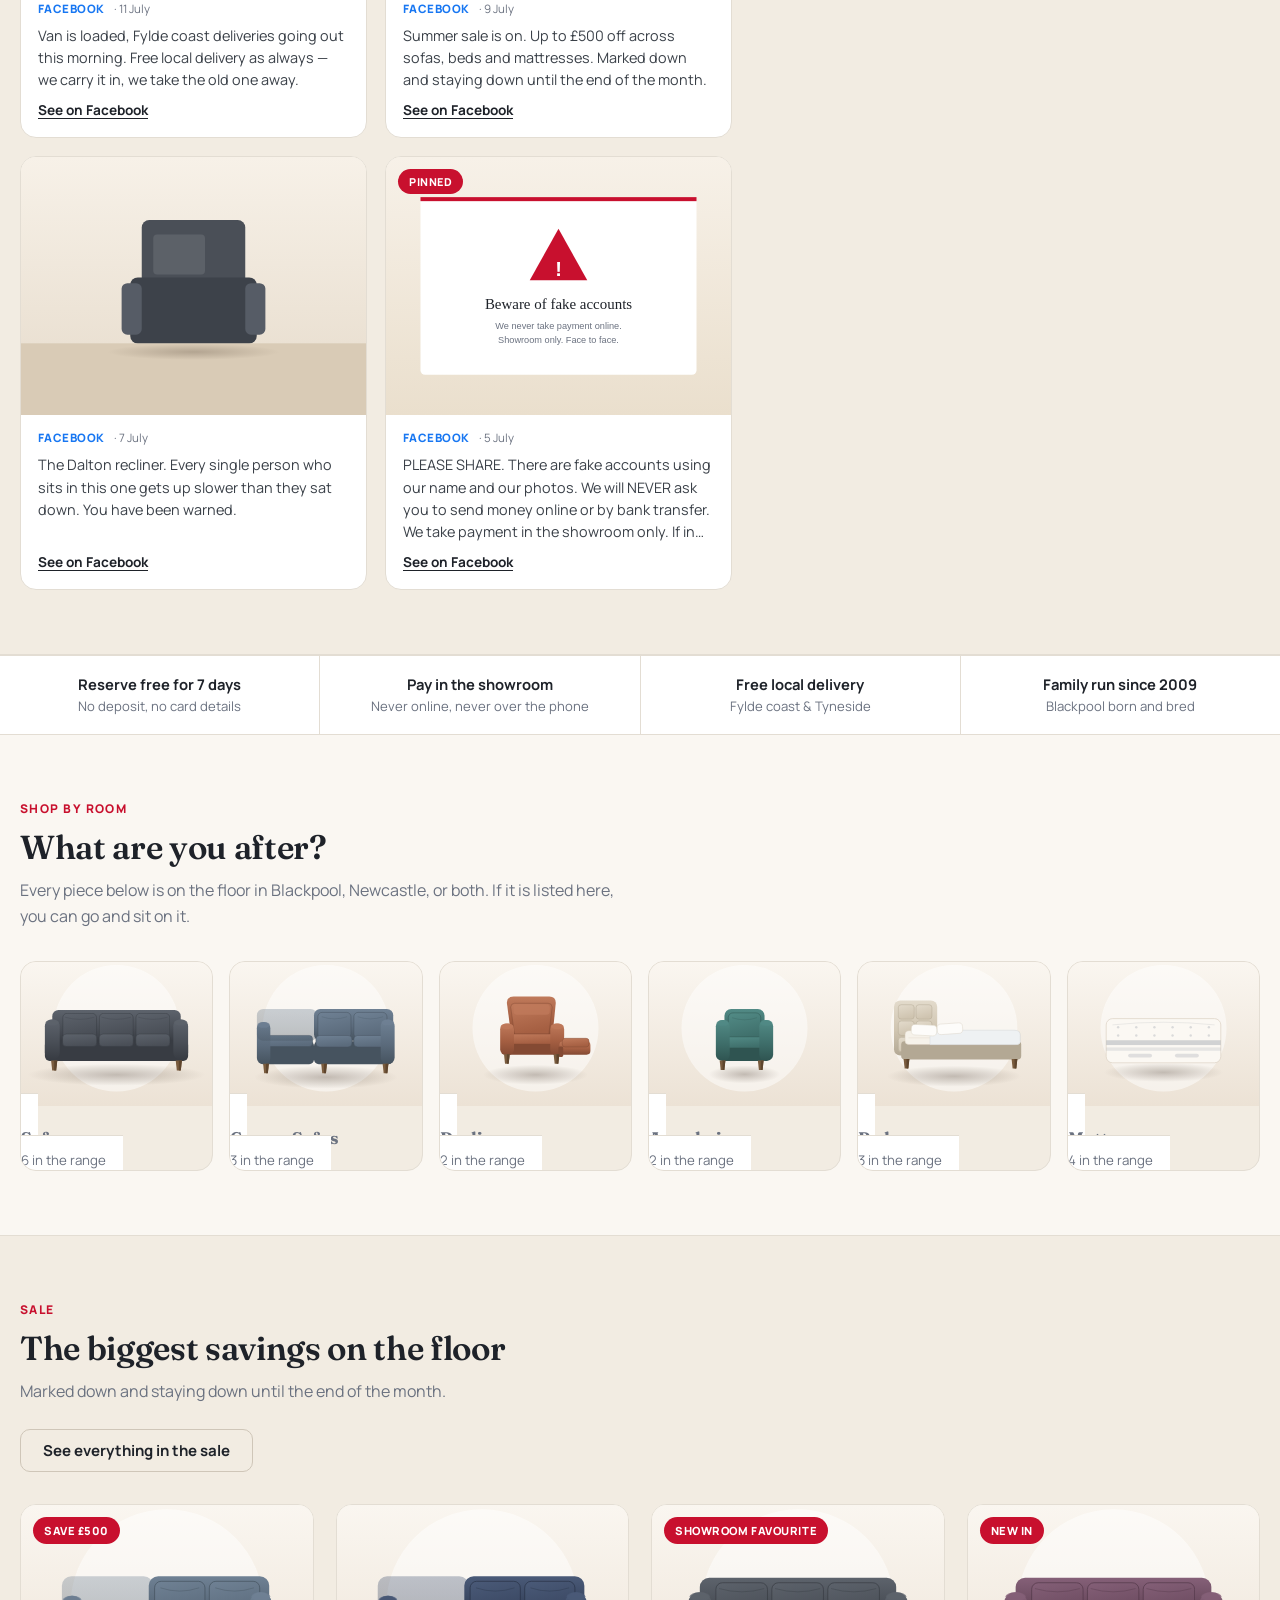
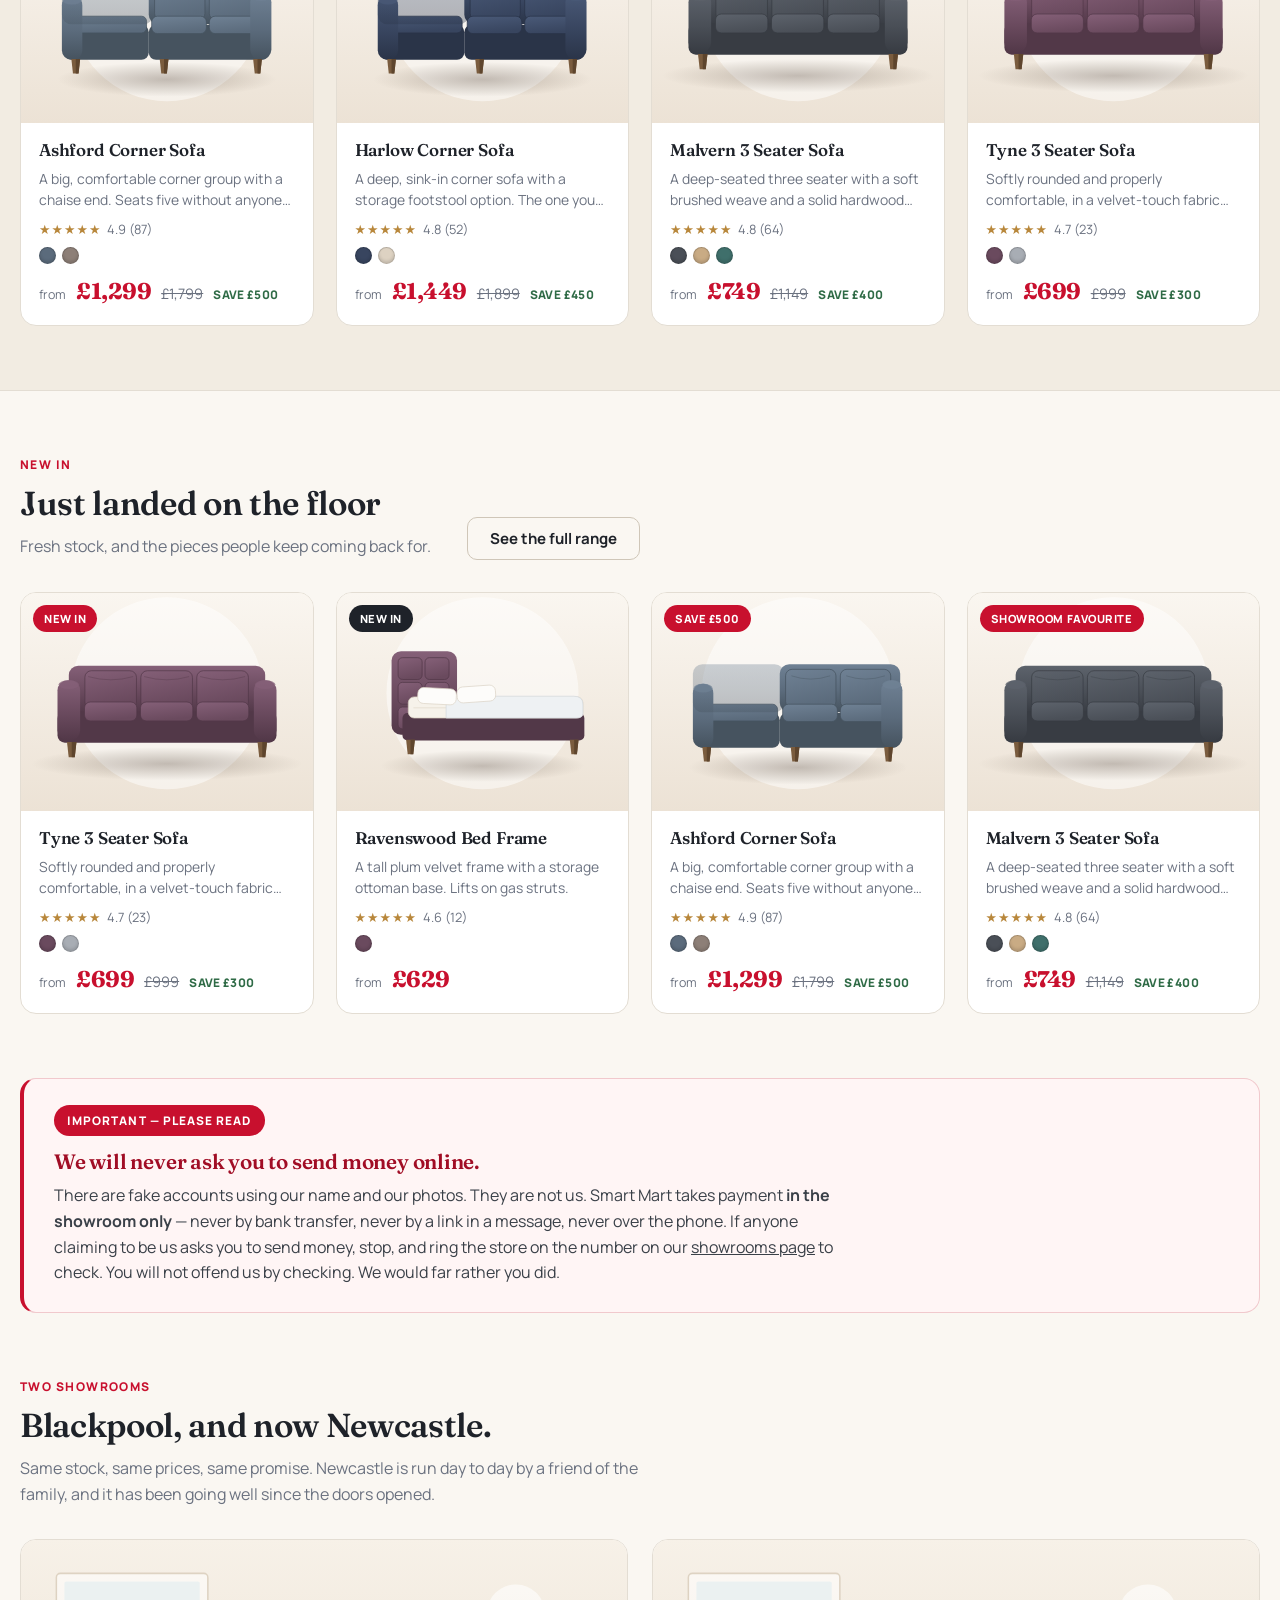
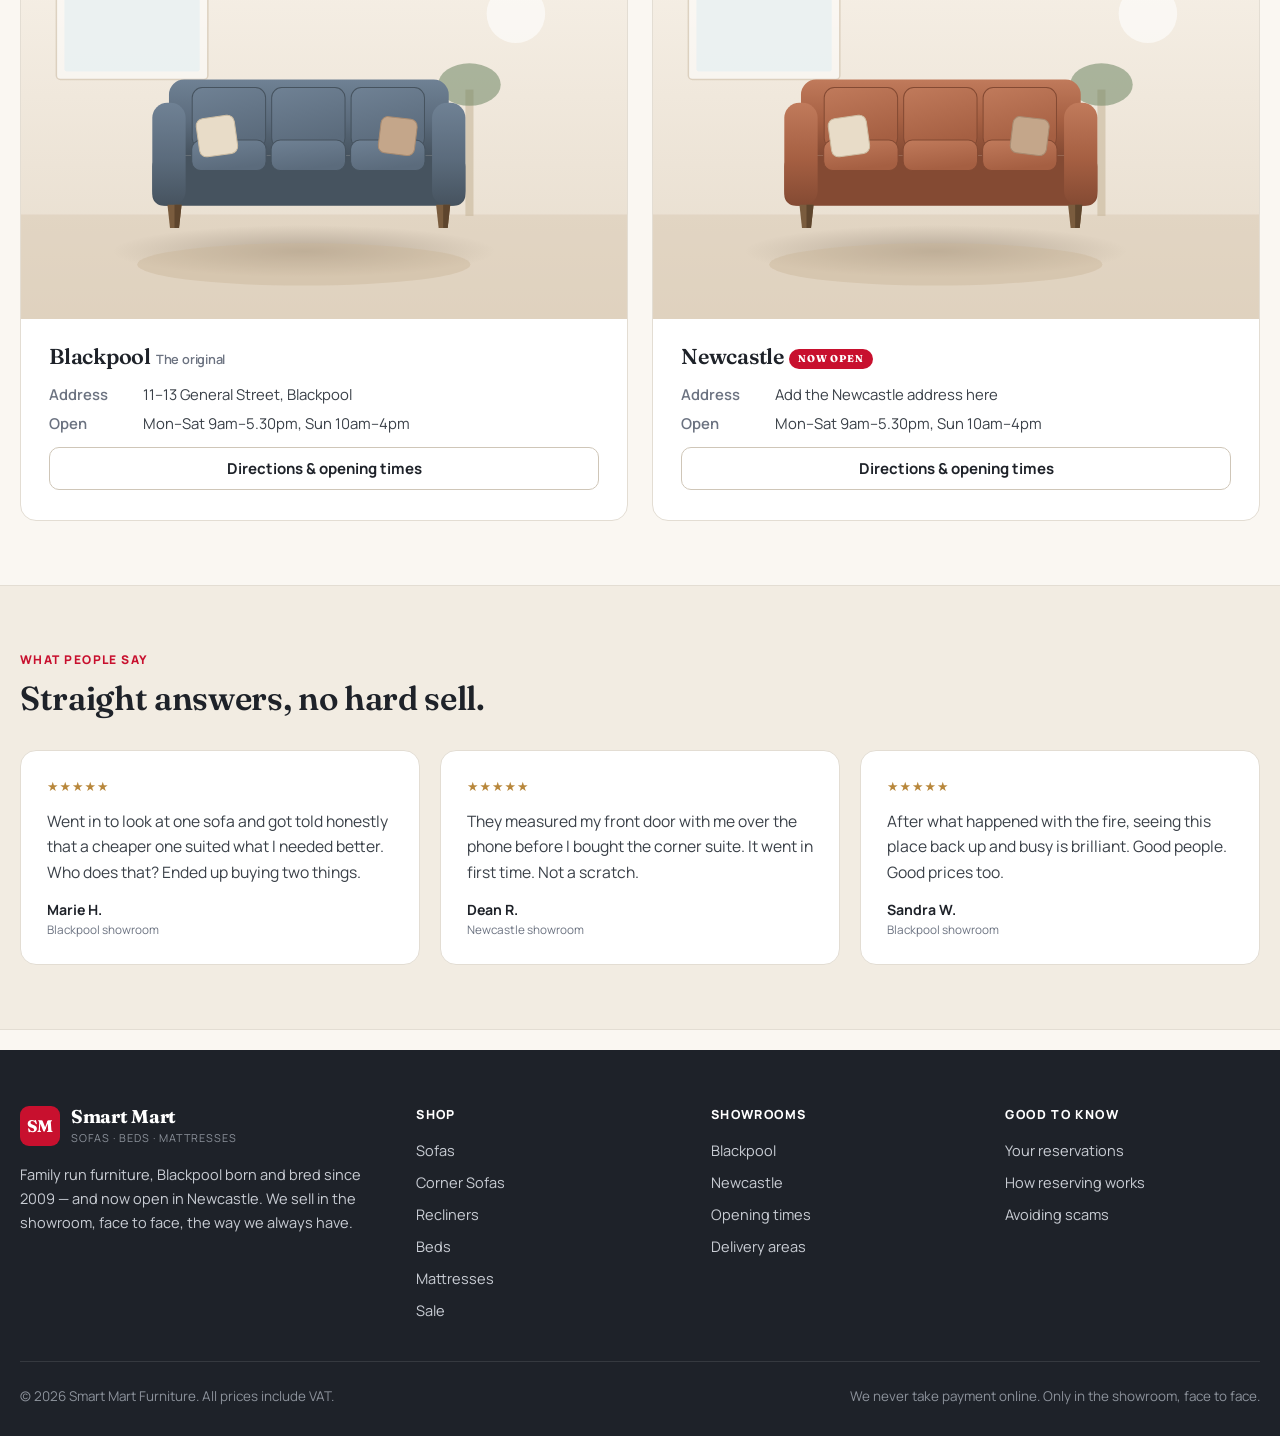
==== commit ba37ffac: "Add 'Latest from Facebook' block to home page Finishes the half-built social feature the previous bu" ====
--- a/index.html
+++ b/index.html
@@ -75,6 +75,27 @@
       </div>
     </section>
 
+    <section class="section social" style="padding-top:44px">
+      <div class="wrap">
+        <div class="section-head section-head-row">
+          <div>
+            <p class="eyebrow">Straight from our Facebook</p>
+            <h2>What's happening on the floor</h2>
+            <p>We live on Facebook — <strong><span data-social-followers>39K</span> of you follow along</strong>. Here's the latest, pulled straight off our page.</p>
+          </div>
+          <a class="btn btn-primary social-follow" href="https://www.facebook.com/Smartmart2014" data-social-url target="_blank" rel="noopener">Follow us on Facebook</a>
+        </div>
+
+        <div class="social-layout">
+          <div class="social-grid" data-social-grid></div>
+          <aside class="social-live-col" data-social-live-col>
+            <p class="social-live-label">Our live feed</p>
+            <div class="social-live" data-social-live></div>
+          </aside>
+        </div>
+      </div>
+    </section>
+
     <div class="usp-bar">
       <div><strong>Reserve free for 7 days</strong><span>No deposit, no card details</span></div>
       <div><strong>Pay in the showroom</strong><span>Never online, never over the phone</span></div>
@@ -253,6 +274,8 @@
 
   <script src="assets/js/catalogue.js"></script>
   <script src="assets/js/store.js"></script>
+  <script src="assets/js/social.js"></script>
+  <script src="assets/js/social-feed.js"></script>
   <script src="script.js"></script>
 </body>
 </html>
--- a/styles.css
+++ b/styles.css
@@ -693,6 +693,113 @@
 .hours td:last-child { text-align: right; font-weight: 600; }
 .hours tr:last-child td { border-bottom: 0; }
 
+/* ---------- facebook / social ---------- */
+
+.social { background: var(--cream); border-block: 1px solid var(--line); }
+.social .section-head { max-width: none; }
+.social-follow {
+  background: #1877f2;
+  border-color: #1877f2;
+  white-space: nowrap;
+  align-self: flex-start;
+}
+.social-follow:hover { background: #0f63d6; border-color: #0f63d6; }
+
+.social-layout {
+  display: grid;
+  grid-template-columns: 1fr 500px;
+  gap: 28px;
+  align-items: start;
+}
+
+.social-grid {
+  display: grid;
+  grid-template-columns: repeat(auto-fill, minmax(240px, 1fr));
+  gap: 18px;
+}
+.social-card {
+  display: flex;
+  flex-direction: column;
+  background: var(--card);
+  border: 1px solid var(--line);
+  border-radius: var(--radius-lg);
+  overflow: hidden;
+  transition: transform 0.16s ease, box-shadow 0.16s ease, border-color 0.16s ease;
+}
+.social-card:hover {
+  transform: translateY(-4px);
+  box-shadow: var(--shadow-hover);
+  border-color: var(--line-strong);
+}
+.social-media { position: relative; display: block; background: var(--cream); }
+.social-media img { width: 100%; aspect-ratio: 4 / 3; object-fit: cover; display: block; }
+.social-pin {
+  position: absolute;
+  top: 12px;
+  left: 12px;
+  padding: 5px 11px;
+  border-radius: 999px;
+  background: var(--sale);
+  color: #fff;
+  font-size: 0.68rem;
+  font-weight: 800;
+  letter-spacing: 0.05em;
+  text-transform: uppercase;
+}
+.social-body { padding: 15px 17px 18px; display: flex; flex-direction: column; flex: 1; gap: 9px; }
+.social-meta { display: flex; align-items: center; gap: 9px; font-size: 0.72rem; }
+.social-fb {
+  font-weight: 800;
+  letter-spacing: 0.04em;
+  text-transform: uppercase;
+  color: #1877f2;
+}
+.social-when { color: var(--muted); }
+.social-when::before { content: "· "; }
+.social-text {
+  font-size: 0.9rem;
+  line-height: 1.55;
+  color: var(--ink-soft);
+  margin: 0;
+  display: -webkit-box;
+  -webkit-line-clamp: 4;
+  -webkit-box-orient: vertical;
+  overflow: hidden;
+}
+.social-link {
+  margin-top: auto;
+  font-size: 0.85rem;
+  font-weight: 700;
+  color: var(--ink);
+  text-decoration: underline;
+  text-underline-offset: 3px;
+}
+.social-link:hover { color: #1877f2; }
+
+.social-live-col { min-width: 0; }
+.social-live-label {
+  font-size: 0.75rem;
+  font-weight: 800;
+  letter-spacing: 0.12em;
+  text-transform: uppercase;
+  color: var(--muted);
+  margin-bottom: 12px;
+}
+.social-live {
+  background: #fff;
+  border: 1px solid var(--line);
+  border-radius: var(--radius-lg);
+  overflow: hidden;
+  min-height: 60px;
+}
+.social-live .fb-page,
+.social-live iframe { max-width: 100%; }
+
+@media (max-width: 980px) {
+  .social-layout { grid-template-columns: 1fr; }
+  .social-live-col { max-width: 500px; }
+}
+
 /* ---------- reviews ---------- */
 
 .review-grid { display: grid; grid-template-columns: repeat(auto-fit, minmax(280px, 1fr)); gap: 20px; }
